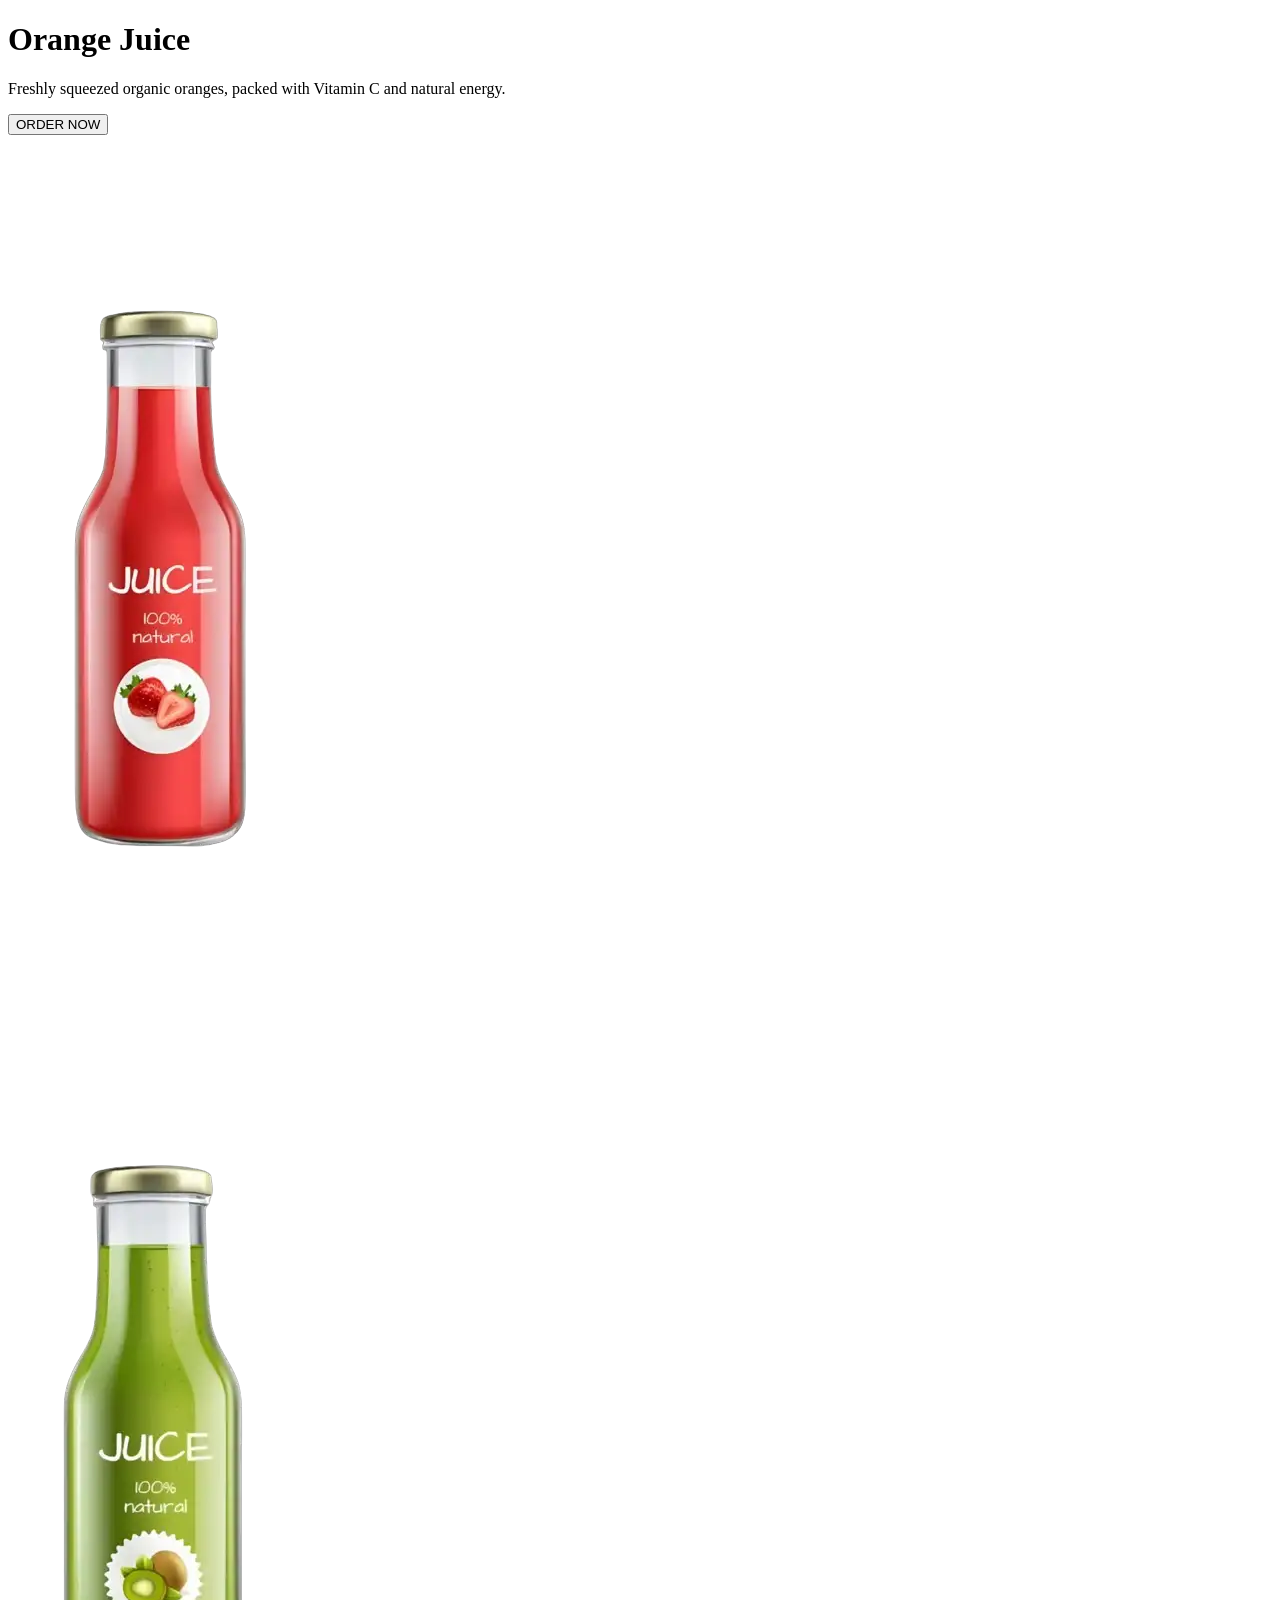
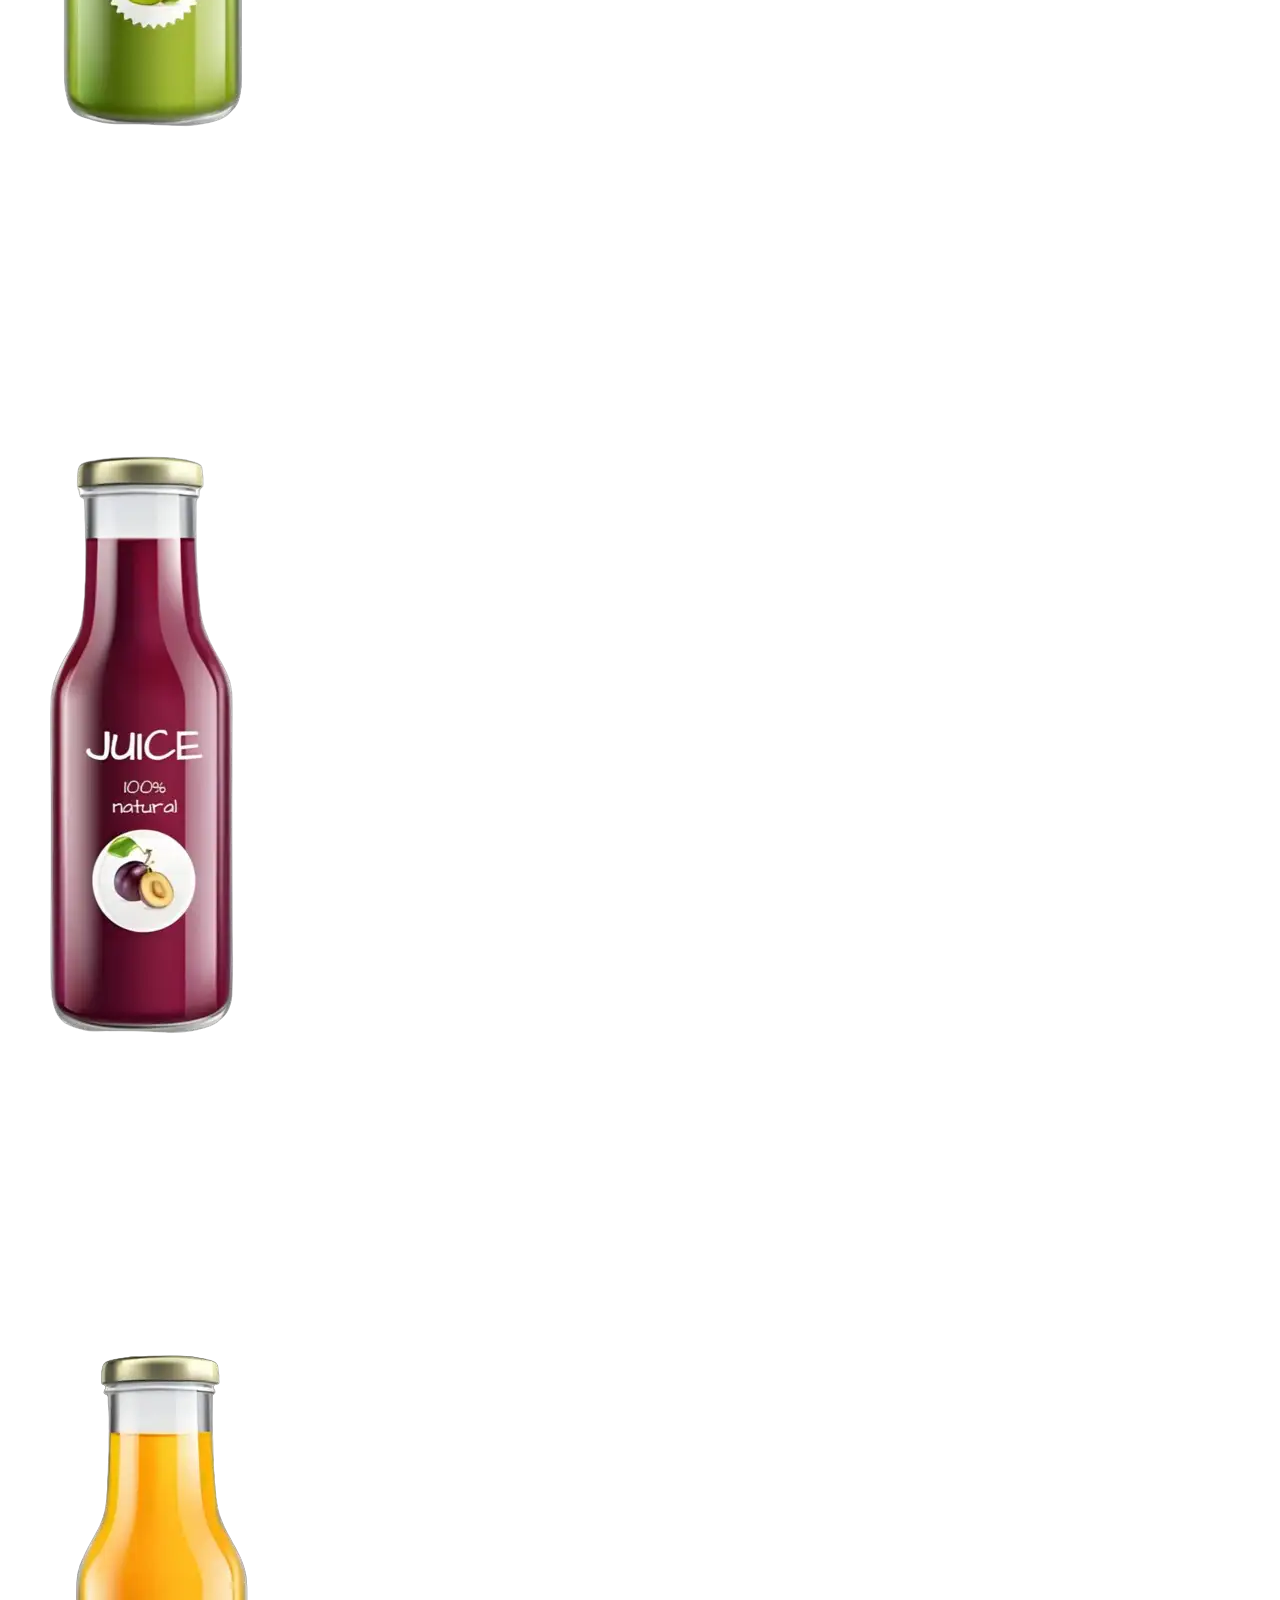
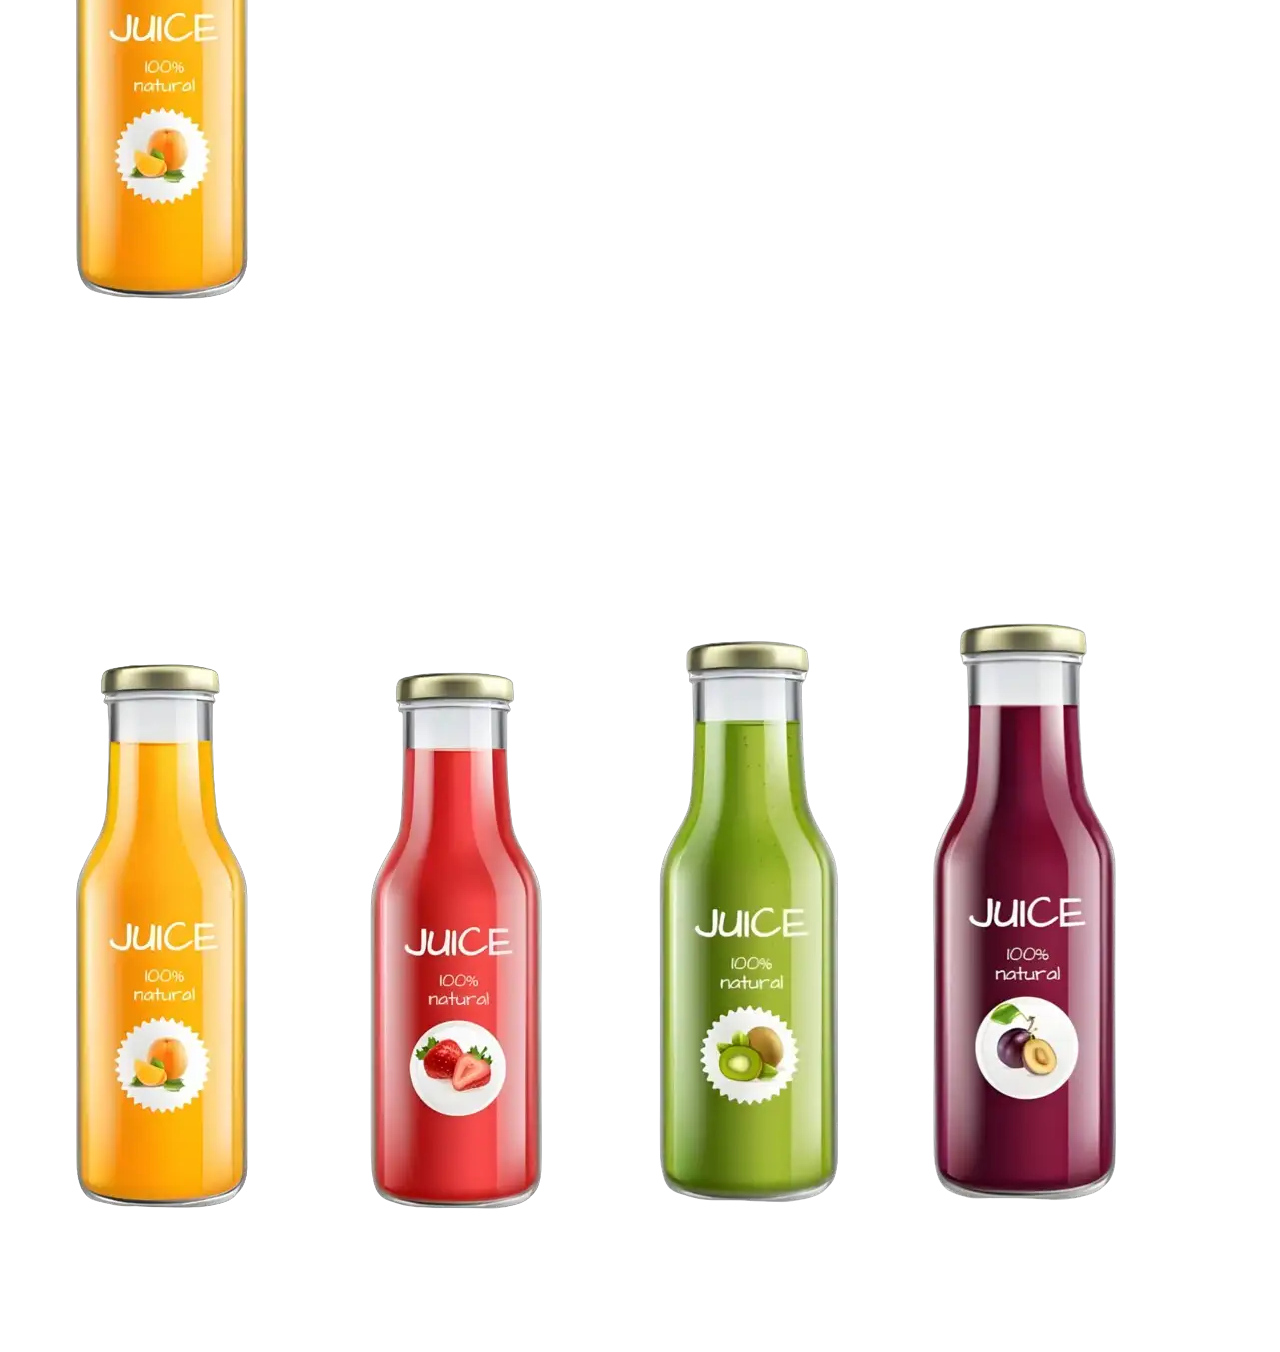
==== index.html @ 5682422b "first commit" ====
<!DOCTYPE html>
<html lang="en">
<head>
    <meta charset="UTF-8">
    <meta name="viewport" content="width=device-width, initial-scale=1.0">
    <title>Juice Landing Page</title>
    <link rel="stylesheet" href="CSS/style.css">
</head>
<body>


    <div class="container" id="mainBg">
        <div class="content">
            <h1 id="title">Orange Juice</h1>
            <p id="description">Freshly squeezed organic oranges, packed with Vitamin C and natural energy.</p>
          <a href="order.html"><button id="btn">ORDER NOW</button></a> 
        </div>

        <div class="wheel-container">
            <div class="wheel" id="wheel">
                <div class="bottle item-0">
                    <img src="Images/Strawberry-removebg-preview.webp" alt="Orange" onerror="this.src='https://via.placeholder.com/200x500/FFA500/FFFFFF?text=Orange+Bottle'">
                </div>
                <div class="bottle item-1">
                    <img src="Images/grape-removebg-preview.webp" alt="Berry" onerror="this.src='https://via.placeholder.com/200x500/FF0000/FFFFFF?text=Berry+Bottle'">
                </div>
                <div class="bottle item-2">
                    <img src="Images/Cherry-removebg-preview.webp" alt="Kiwi" onerror="this.src='https://via.placeholder.com/200x500/00FF00/FFFFFF?text=Kiwi+Bottle'">
                </div>
                <div class="bottle item-3">
                    <img src="Images/Orange-removebg-preview.webp" alt="Grape" onerror="this.src='https://via.placeholder.com/200x500/800080/FFFFFF?text=Grape+Bottle'" >
                </div>
            </div>
        </div>
       

    <div class="thumbnails">
            <img src="Images/Orange-removebg-preview.webp" class="thumb active" data-index="0" onerror="this.style.background='#FFA500'">
            <img src="Images/Strawberry-removebg-preview.webp" class="thumb" data-index="1" onerror="this.style.background='#FF4747'">
            <img src="Images/grape-removebg-preview.webp" class="thumb" data-index="2" onerror="this.style.background='#2ECC71'">
            <img src="Images/Cherry-removebg-preview.webp" class="thumb" data-index="3" onerror="this.style.background='#9B59B6'">
        </div>
    </div>


    <script src="JAVASCRIPT/script.js"></script>
</body>
</html>
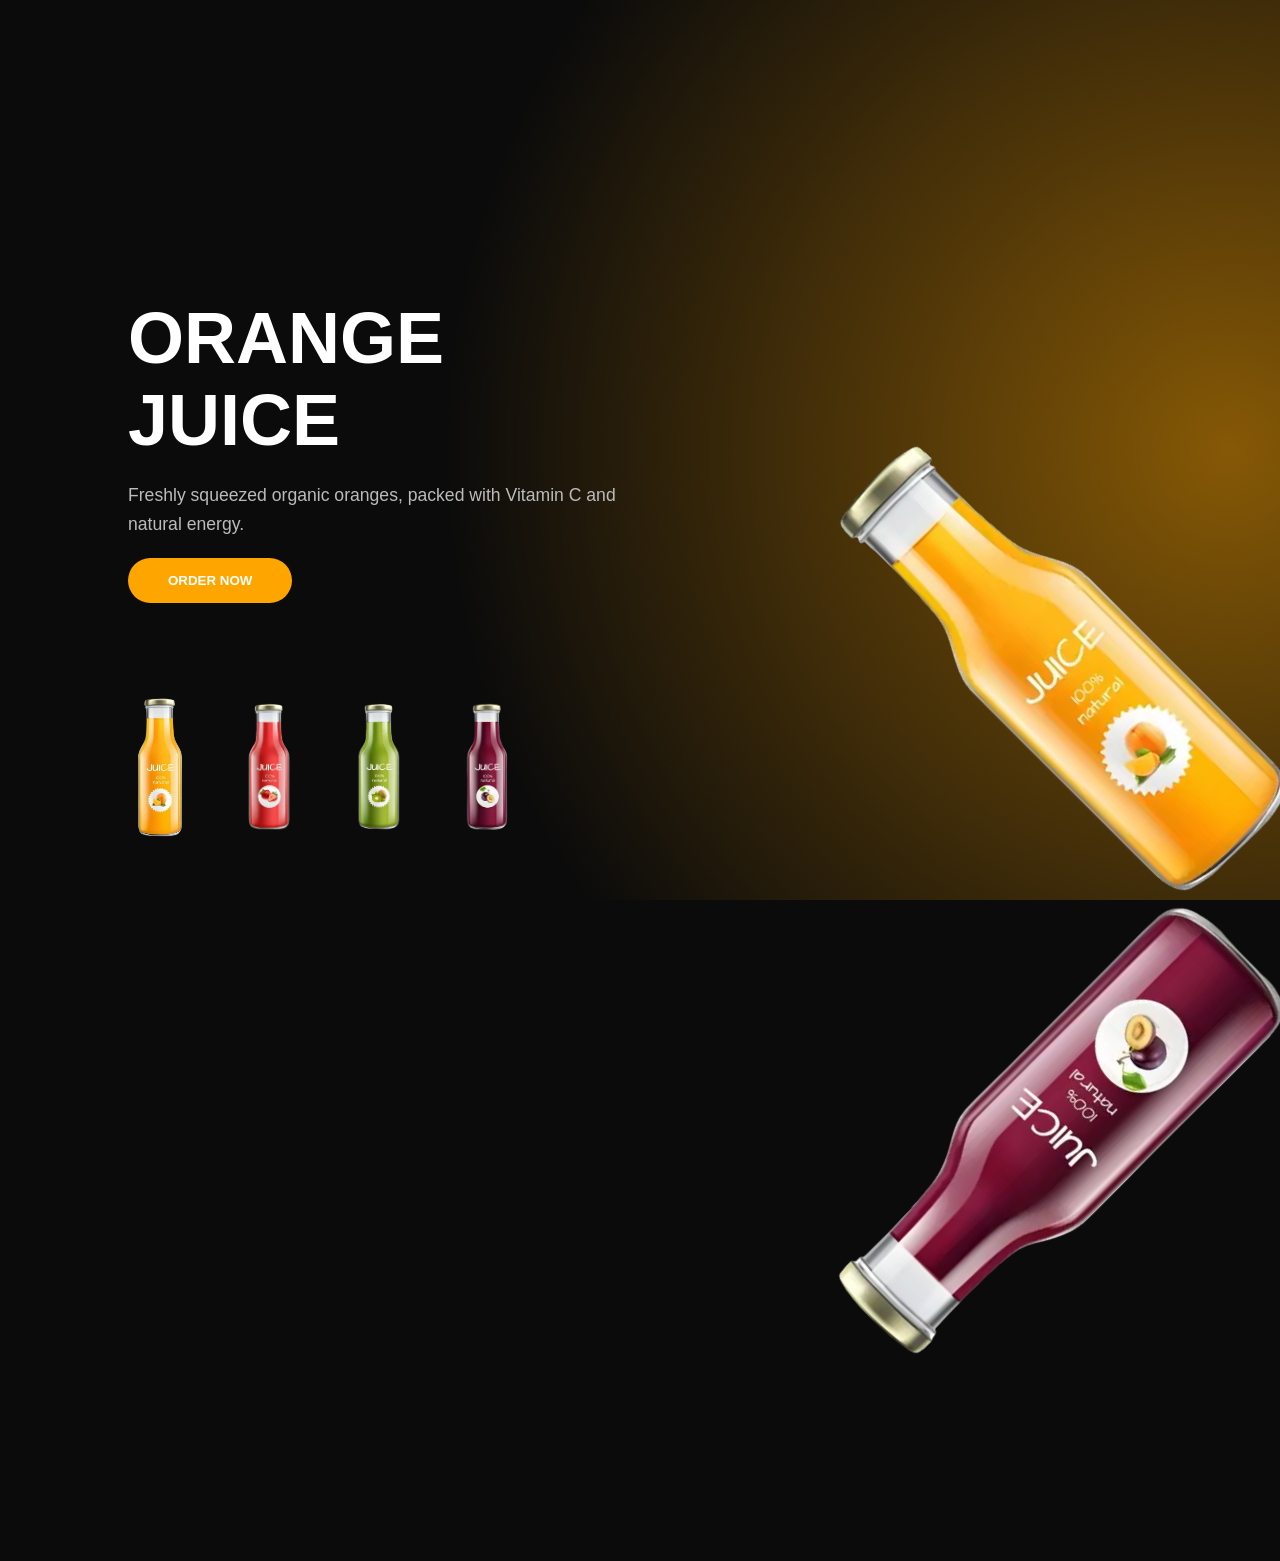
==== commit 64b61e33: "links update" ====
--- a/index.html
+++ b/index.html
@@ -4,7 +4,7 @@
     <meta charset="UTF-8">
     <meta name="viewport" content="width=device-width, initial-scale=1.0">
     <title>Juice Landing Page</title>
-    <link rel="stylesheet" href="CSS/style.css">
+    <link rel="stylesheet" href="css/style.css">
 </head>
 <body>
 
@@ -43,6 +43,6 @@
     </div>
 
 
-    <script src="JAVASCRIPT/script.js"></script>
+    <script src="javascript/script.js"></script>
 </body>
 </html>
--- a/css/style.css
+++ b/css/style.css
@@ -0,0 +1,112 @@
+body, html {
+    margin: 0;
+    padding: 0;
+    height: 100%;
+    background: #0b0b0b;
+    font-family: 'Arial', sans-serif;
+    color: white;
+    overflow: hidden;
+}
+
+
+.container {
+    width: 100%;
+    height: 100vh;
+    display: flex;
+    align-items: center;
+    padding: 0 10%;
+    
+    /* UPDATED: Default background image layered with a colored glow */
+    background-image: radial-gradient(circle at 80% 50%, rgba(255, 165, 0, 0.5), transparent 60%), url('orange-bg.jpg');
+    background-size: cover;
+    background-position: center;
+    background-repeat: no-repeat;
+    transition: background 0.8s ease, background-image 0.8s ease;
+}
+
+.content {
+    max-width: 500px;
+    z-index: 10;
+}
+
+.content h1 { font-size: 4.5rem; margin: 0; text-transform: uppercase; }
+.content p { font-size: 1.1rem; color: #bbb; line-height: 1.6; margin: 20px 0; }
+
+button {
+    padding: 15px 40px;
+    border-radius: 50px;
+    border: none;
+    background: #FFA500;
+    color: white;
+    font-weight: bold;
+    cursor: pointer;
+}
+
+/* Wheel Positioning */
+.wheel-container {
+    position: absolute;
+    right: -405px;
+    top: 100%;
+    transform: translateY(-50%);
+    width: 800px;
+    height: 800px;
+}
+
+.wheel {
+    width: 100%;
+    height: 100%;
+    position: relative;
+    transition: transform 1s cubic-bezier(0.6, 0, 0.3, 1);
+}
+
+.bottle {
+    position: absolute;
+    left: 50%;
+    top: 50%;
+    width: 350px; 
+    height: 820px; 
+}
+
+/* This places the bottles in a circle */
+.item-0 { transform: translate(-50%, -50%) rotate(45deg ) translateY(-350px); }
+.item-1 { transform: translate(-50%, -50%) rotate(135deg) translateY(-350px); }
+.item-2 { transform: translate(-50%, -50%) rotate(225deg) translateY(-350px); }
+.item-3 { transform: translate(-50%, -50%) rotate(315deg) translateY(-350px); }
+
+.bottle img {
+    width: 100%;
+    height: 100%;
+    object-fit: contain;
+}
+
+/* Thumbnails */
+.thumbnails {
+    position: absolute;
+    bottom: 40px;
+    left: 10%;
+    display: flex;
+    gap: 50px;
+}
+
+.thumbnails img { 
+    width: 60px;
+    height: auto;
+    object-fit: cover;
+}
+
+.thumb {
+    width: 60px;
+    height: 120px;
+    /* background-color: #FFA500; */
+    border-radius: 15px;
+    border: none;
+    cursor: pointer;
+    transition: 0.3s;
+    /* border: 2px solid rgba(255,255,255,0.1); */
+    object-fit: cover;
+}
+
+.thumb.active {
+    border-color: white;
+    transform: scale(1.1);
+}
